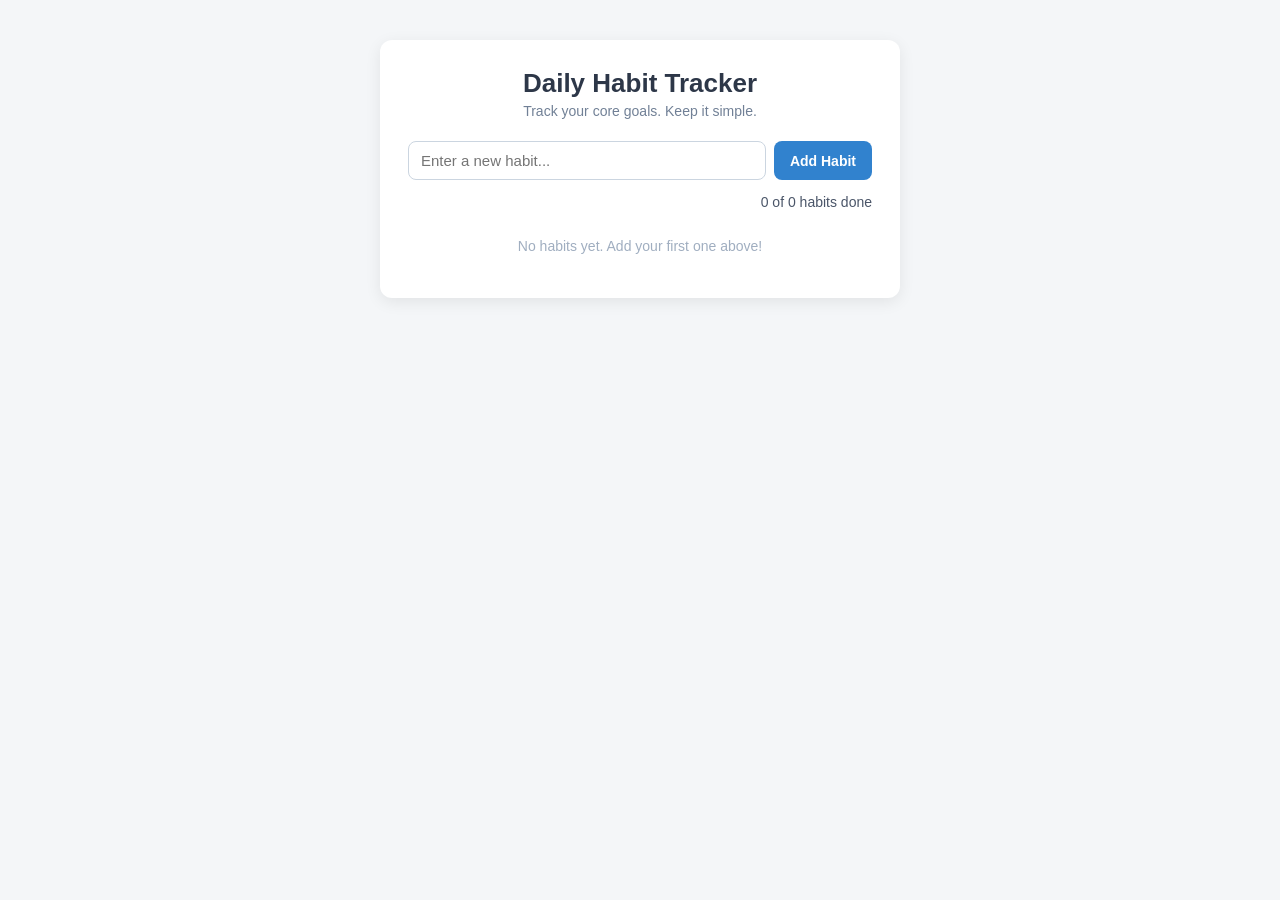
==== index.html @ d7344f61 "Updated js css html" ====
<!DOCTYPE html>
<html lang="en">
<head>
  <meta charset="UTF-8">
  <meta name="viewport" content="width=device-width, initial-scale=1.0">
  <title>Daily Habit Tracker</title>
  <link rel="stylesheet" href="style.css">
</head>
<body>

  <div class="card">
    <h1>Daily Habit Tracker</h1>
    <p class="subtitle">Track your core goals. Keep it simple.</p>

    <!-- Add habit form -->
    <div class="add-box">
      <input type="text" id="habitInput" placeholder="Enter a new habit..." maxlength="60">
      <button id="addBtn" class="btn btn-add">Add Habit</button>
    </div>

    <!-- Progress summary -->
    <p class="progress" id="progressText">0 of 0 habits done</p>

    <!-- Habit list -->
    <ul id="habitList"></ul>

    <p class="empty" id="emptyMsg">No habits yet. Add your first one above!</p>
  </div>

  <script src="script.js"></script>
</body>
</html>
---- style.css ----
/* ---------- Base ---------- */
* {
  box-sizing: border-box;
  margin: 0;
  padding: 0;
}

body {
  font-family: "Segoe UI", Arial, sans-serif;
  background: #f4f6f8;
  min-height: 100vh;
  display: flex;
  justify-content: center;
  align-items: flex-start;
  padding: 40px 16px;
  color: #2d3748;
}

/* ---------- Card ---------- */
.card {
  background: #ffffff;
  width: 100%;
  max-width: 520px;
  padding: 28px;
  border-radius: 12px;
  box-shadow: 0 4px 16px rgba(0, 0, 0, 0.08);
}

h1 {
  font-size: 26px;
  text-align: center;
  margin-bottom: 4px;
}

.subtitle {
  text-align: center;
  color: #718096;
  font-size: 14px;
  margin-bottom: 22px;
}

/* ---------- Add habit box ---------- */
.add-box {
  display: flex;
  gap: 8px;
  margin-bottom: 14px;
}

.add-box input {
  flex: 1;
  padding: 10px 12px;
  font-size: 15px;
  border: 1px solid #cbd5e0;
  border-radius: 8px;
  outline: none;
}

.add-box input:focus {
  border-color: #3182ce;
}

/* ---------- Buttons ---------- */
.btn {
  border: none;
  border-radius: 8px;
  padding: 8px 14px;
  font-size: 14px;
  cursor: pointer;
  color: #ffffff;
  transition: background 0.2s;
}

.btn-add {
  background: #3182ce;
  font-weight: 600;
  padding: 10px 16px;
}

.btn-add:hover {
  background: #2b6cb0;
}

.btn-done {
  background: #38a169;
}

.btn-done:hover {
  background: #2f855a;
}

.btn-delete {
  background: #e53e3e;
}

.btn-delete:hover {
  background: #c53030;
}

/* ---------- Progress ---------- */
.progress {
  font-size: 14px;
  color: #4a5568;
  margin-bottom: 12px;
  text-align: right;
}

/* ---------- Habit list ---------- */
ul {
  list-style: none;
}

.habit-row {
  display: flex;
  justify-content: space-between;
  align-items: center;
  gap: 10px;
  background: #edf2f7;          /* gray = not finished */
  padding: 12px 14px;
  border-radius: 8px;
  margin-bottom: 10px;
  transition: background 0.25s;
}

.habit-text {
  flex: 1;
  font-size: 16px;
  word-break: break-word;
}

.actions {
  display: flex;
  gap: 6px;
}

/* Completed state: green row + strike-through */
.habit-row.completed {
  background: #c6f6d5;
}

.habit-row.completed .habit-text {
  text-decoration: line-through;
  color: #276749;
}

/* ---------- Empty message ---------- */
.empty {
  text-align: center;
  color: #a0aec0;
  font-size: 14px;
  padding: 16px 0;
}

/* ---------- Small screens ---------- */
@media (max-width: 480px) {
  .habit-row {
    flex-direction: column;
    align-items: flex-start;
  }
  .actions {
    width: 100%;
  }
  .actions .btn {
    flex: 1;
  }
}
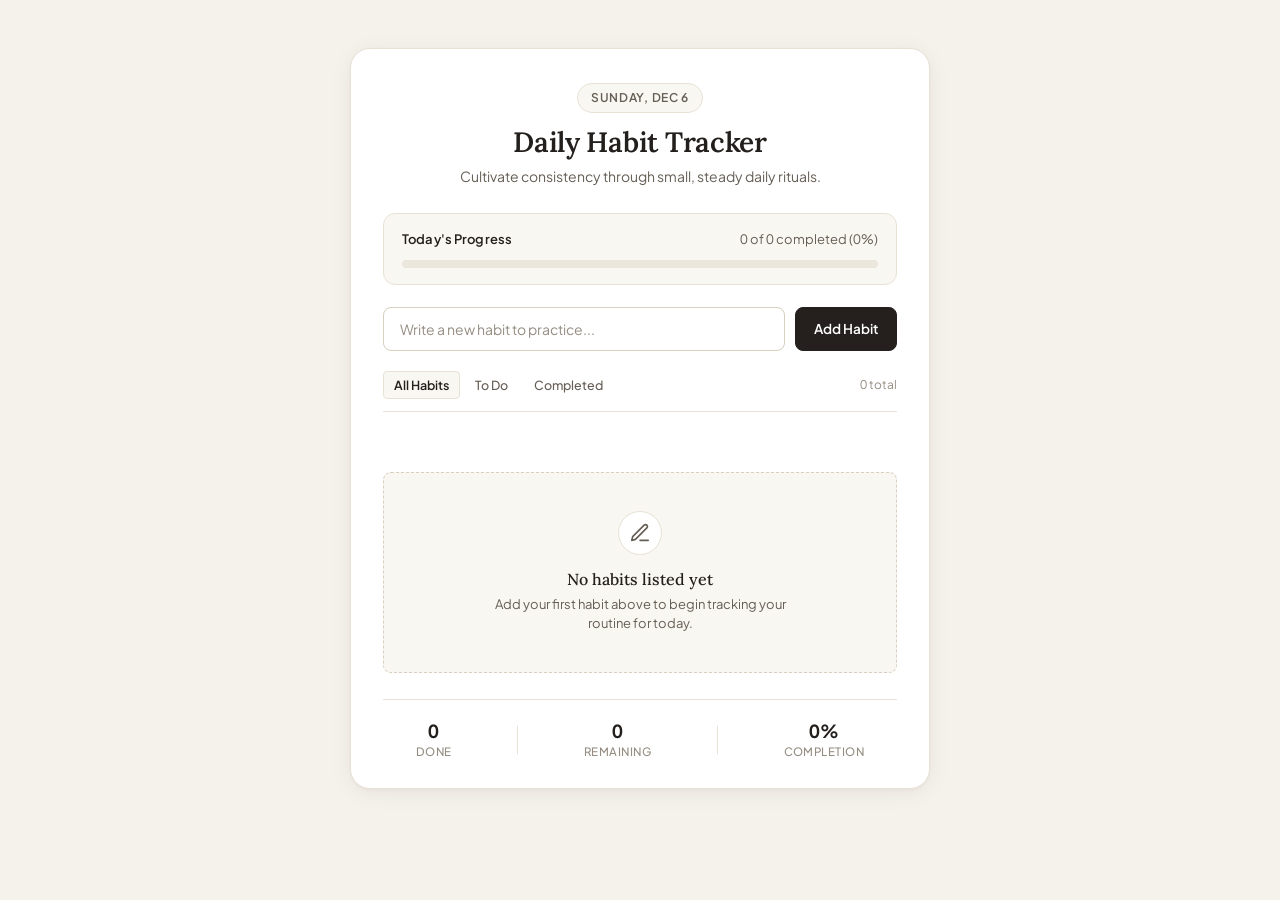
==== commit d85f5e70: "Add new files and updates" ====
--- a/index.html
+++ b/index.html
@@ -4,28 +4,94 @@
   <meta charset="UTF-8">
   <meta name="viewport" content="width=device-width, initial-scale=1.0">
   <title>Daily Habit Tracker</title>
+  <link rel="preconnect" href="https://fonts.googleapis.com">
+  <link rel="preconnect" href="https://fonts.gstatic.com" crossorigin>
+  <link href="https://fonts.googleapis.com/css2?family=Lora:ital,wght@0,500;0,600;1,400&family=Plus+Jakarta+Sans:wght@400;500;600;700&display=swap" rel="stylesheet">
   <link rel="stylesheet" href="style.css">
 </head>
 <body>
 
-  <div class="card">
-    <h1>Daily Habit Tracker</h1>
-    <p class="subtitle">Track your core goals. Keep it simple.</p>
+  <main class="page-wrapper">
+    <div class="tracker-card">
+      
+      <!-- Natural Header -->
+      <header class="tracker-header">
+        <span class="date-pill" id="currentDate">Today</span>
+        <h1 class="tracker-title">Daily Habit Tracker</h1>
+        <p class="tracker-subtitle">Cultivate consistency through small, steady daily rituals.</p>
+      </header>
 
-    <!-- Add habit form -->
-    <div class="add-box">
-      <input type="text" id="habitInput" placeholder="Enter a new habit..." maxlength="60">
-      <button id="addBtn" class="btn btn-add">Add Habit</button>
+      <!-- Progress Section -->
+      <section class="progress-section" aria-label="Habit completion progress">
+        <div class="progress-meta">
+          <span class="progress-label">Today's Progress</span>
+          <span class="progress-count" id="progressText">0 of 0 completed</span>
+        </div>
+        <div class="progress-track" role="progressbar" id="progressBarWrapper" aria-valuenow="0" aria-valuemin="0" aria-valuemax="100">
+          <div class="progress-fill" id="progressBar" style="width: 0%;"></div>
+        </div>
+      </section>
+
+      <!-- Habit Input Form -->
+      <form id="habitForm" class="habit-form" onsubmit="return false;">
+        <div class="input-wrapper">
+          <input 
+            type="text" 
+            id="habitInput" 
+            placeholder="Write a new habit to practice..." 
+            maxlength="70"
+            autocomplete="off"
+            spellcheck="false"
+          >
+        </div>
+        <button type="submit" id="addBtn" class="btn btn-primary">Add Habit</button>
+      </form>
+
+      <!-- Filter Controls -->
+      <div class="filter-bar">
+        <div class="filter-tabs" role="tablist">
+          <button type="button" class="tab-btn active" data-filter="all" role="tab" aria-selected="true">All Habits</button>
+          <button type="button" class="tab-btn" data-filter="pending" role="tab" aria-selected="false">To Do</button>
+          <button type="button" class="tab-btn" data-filter="completed" role="tab" aria-selected="false">Completed</button>
+        </div>
+        <span class="items-summary" id="itemsSummary">0 total</span>
+      </div>
+
+      <!-- Habit List -->
+      <ul id="habitList" class="habit-list" aria-label="Habits list"></ul>
+
+      <!-- Empty State -->
+      <div class="empty-state" id="emptyMsg">
+        <div class="empty-icon-box" aria-hidden="true">
+          <svg width="22" height="22" viewBox="0 0 24 24" fill="none" stroke="currentColor" stroke-width="1.8" stroke-linecap="round" stroke-linejoin="round">
+            <path d="M12 20h9"/>
+            <path d="M16.5 3.5a2.121 2.121 0 0 1 3 3L7 19l-4 1 1-4L16.5 3.5z"/>
+          </svg>
+        </div>
+        <p class="empty-title" id="emptyTitle">No habits listed yet</p>
+        <p class="empty-description" id="emptyDesc">Add your first habit above to begin tracking your routine for today.</p>
+      </div>
+
+      <!-- Card Footer Stats -->
+      <footer class="tracker-footer">
+        <div class="stat-item">
+          <span class="stat-number" id="statCompleted">0</span>
+          <span class="stat-label">Done</span>
+        </div>
+        <div class="stat-divider"></div>
+        <div class="stat-item">
+          <span class="stat-number" id="statPending">0</span>
+          <span class="stat-label">Remaining</span>
+        </div>
+        <div class="stat-divider"></div>
+        <div class="stat-item">
+          <span class="stat-number" id="statRate">0%</span>
+          <span class="stat-label">Completion</span>
+        </div>
+      </footer>
+
     </div>
-
-    <!-- Progress summary -->
-    <p class="progress" id="progressText">0 of 0 habits done</p>
-
-    <!-- Habit list -->
-    <ul id="habitList"></ul>
-
-    <p class="empty" id="emptyMsg">No habits yet. Add your first one above!</p>
-  </div>
+  </main>
 
   <script src="script.js"></script>
 </body>
--- a/style.css
+++ b/style.css
@@ -1,165 +1,545 @@
-/* ---------- Base ---------- */
-* {
+/* ==========================================================================
+   Daily Habit Tracker - Natural, Human-Made Editorial Design
+   Crafted with warm paper tones, earthy accents, and tactile controls.
+   No emojis. No AI-style glowing gradients. Pure artisanal clarity.
+   ========================================================================== */
+
+:root {
+  /* Surface & Paper Tones */
+  --color-page-bg: #f5f2eb;
+  --color-card-bg: #ffffff;
+  --color-surface-subtle: #f9f7f2;
+  --color-surface-muted: #ece7dc;
+
+  /* Borders & Lines */
+  --color-border-subtle: #e8e2d5;
+  --color-border-medium: #d8cfbf;
+  --color-border-strong: #b8ac99;
+
+  /* Typography / Ink Tones */
+  --color-ink-primary: #231f1c;
+  --color-ink-secondary: #655e55;
+  --color-ink-muted: #958d82;
+
+  /* Natural Earth Accents */
+  --color-espresso: #25201d;
+  --color-espresso-hover: #14110f;
+  
+  --color-sage: #385e43;
+  --color-sage-hover: #2b4934;
+  --color-sage-soft: #f0f6f1;
+  --color-sage-border: #cbe0d0;
+
+  --color-clay: #964232;
+  --color-clay-hover: #7b3325;
+  --color-clay-soft: #fbf0ec;
+  --color-clay-border: #edd2c8;
+
+  /* Typography System */
+  --font-serif: "Lora", Georgia, "Times New Roman", serif;
+  --font-sans: "Plus Jakarta Sans", -apple-system, BlinkMacSystemFont, "Segoe UI", Roboto, sans-serif;
+
+  /* Layout & Geometry */
+  --radius-xs: 4px;
+  --radius-sm: 8px;
+  --radius-md: 12px;
+  --radius-lg: 20px;
+
+  /* Natural Diffused Shadows */
+  --shadow-card: 0 4px 24px -2px rgba(40, 33, 24, 0.07), 0 1px 3px 0 rgba(40, 33, 24, 0.04);
+  --shadow-subtle: 0 2px 8px -1px rgba(40, 33, 24, 0.05);
+
+  /* Transitions */
+  --transition-fast: 0.16s ease;
+  --transition-smooth: 0.25s ease;
+}
+
+/* ---------- Global Reset & Body ---------- */
+*,
+*::before,
+*::after {
   box-sizing: border-box;
   margin: 0;
   padding: 0;
 }
 
 body {
-  font-family: "Segoe UI", Arial, sans-serif;
-  background: #f4f6f8;
+  font-family: var(--font-sans);
+  background-color: var(--color-page-bg);
+  color: var(--color-ink-primary);
+  line-height: 1.5;
   min-height: 100vh;
   display: flex;
   justify-content: center;
   align-items: flex-start;
-  padding: 40px 16px;
-  color: #2d3748;
-}
-
-/* ---------- Card ---------- */
-.card {
+  padding: 48px 18px;
+  -webkit-font-smoothing: antialiased;
+  -moz-osx-font-smoothing: grayscale;
+}
+
+/* Background subtle natural paper grain vibe */
+.page-wrapper {
+  width: 100%;
+  max-width: 580px;
+  display: flex;
+  justify-content: center;
+}
+
+/* ---------- Main Tracker Card ---------- */
+.tracker-card {
+  background: var(--color-card-bg);
+  width: 100%;
+  border-radius: var(--radius-lg);
+  border: 1px solid var(--color-border-subtle);
+  box-shadow: var(--shadow-card);
+  padding: 34px 32px 28px;
+  position: relative;
+}
+
+/* ---------- Header ---------- */
+.tracker-header {
+  text-align: center;
+  margin-bottom: 26px;
+}
+
+.date-pill {
+  display: inline-block;
+  font-family: var(--font-sans);
+  font-size: 12px;
+  font-weight: 600;
+  letter-spacing: 0.06em;
+  text-transform: uppercase;
+  color: var(--color-ink-secondary);
+  background: var(--color-surface-subtle);
+  border: 1px solid var(--color-border-subtle);
+  padding: 5px 13px;
+  border-radius: 999px;
+  margin-bottom: 12px;
+}
+
+.tracker-title {
+  font-family: var(--font-serif);
+  font-size: 28px;
+  font-weight: 600;
+  color: var(--color-ink-primary);
+  letter-spacing: -0.01em;
+  line-height: 1.25;
+  margin-bottom: 6px;
+}
+
+.tracker-subtitle {
+  font-size: 14px;
+  color: var(--color-ink-secondary);
+  max-width: 420px;
+  margin: 0 auto;
+}
+
+/* ---------- Progress Section ---------- */
+.progress-section {
+  background: var(--color-surface-subtle);
+  border: 1px solid var(--color-border-subtle);
+  border-radius: var(--radius-md);
+  padding: 16px 18px;
+  margin-bottom: 22px;
+}
+
+.progress-meta {
+  display: flex;
+  justify-content: space-between;
+  align-items: center;
+  margin-bottom: 10px;
+  font-size: 13px;
+}
+
+.progress-label {
+  font-weight: 600;
+  color: var(--color-ink-primary);
+  letter-spacing: 0.01em;
+}
+
+.progress-count {
+  color: var(--color-ink-secondary);
+  font-variant-numeric: tabular-nums;
+  font-size: 13px;
+}
+
+.progress-track {
+  width: 100%;
+  height: 8px;
+  background: var(--color-surface-muted);
+  border-radius: 999px;
+  overflow: hidden;
+}
+
+.progress-fill {
+  height: 100%;
+  background: var(--color-sage);
+  border-radius: 999px;
+  transition: width 0.35s cubic-bezier(0.4, 0, 0.2, 1);
+}
+
+/* ---------- Input Form ---------- */
+.habit-form {
+  display: flex;
+  gap: 10px;
+  margin-bottom: 20px;
+}
+
+.input-wrapper {
+  flex: 1;
+  position: relative;
+}
+
+.habit-form input {
+  width: 100%;
+  padding: 12px 16px;
+  font-family: var(--font-sans);
+  font-size: 14px;
+  color: var(--color-ink-primary);
   background: #ffffff;
-  width: 100%;
-  max-width: 520px;
-  padding: 28px;
-  border-radius: 12px;
-  box-shadow: 0 4px 16px rgba(0, 0, 0, 0.08);
-}
-
-h1 {
-  font-size: 26px;
-  text-align: center;
-  margin-bottom: 4px;
-}
-
-.subtitle {
-  text-align: center;
-  color: #718096;
-  font-size: 14px;
-  margin-bottom: 22px;
-}
-
-/* ---------- Add habit box ---------- */
-.add-box {
-  display: flex;
-  gap: 8px;
+  border: 1px solid var(--color-border-medium);
+  border-radius: var(--radius-sm);
+  outline: none;
+  transition: border-color var(--transition-fast), box-shadow var(--transition-fast);
+}
+
+.habit-form input::placeholder {
+  color: var(--color-ink-muted);
+}
+
+.habit-form input:focus {
+  border-color: var(--color-espresso);
+  box-shadow: 0 0 0 3px rgba(37, 32, 29, 0.08);
+}
+
+/* ---------- Natural Handcrafted Buttons ---------- */
+.btn {
+  font-family: var(--font-sans);
+  font-size: 13.5px;
+  font-weight: 600;
+  border: 1px solid transparent;
+  border-radius: var(--radius-sm);
+  padding: 11px 18px;
+  cursor: pointer;
+  display: inline-flex;
+  align-items: center;
+  justify-content: center;
+  white-space: nowrap;
+  transition: background var(--transition-fast), border-color var(--transition-fast), color var(--transition-fast), transform 0.08s ease;
+  user-select: none;
+}
+
+.btn:active {
+  transform: scale(0.98);
+}
+
+/* Primary Button: Solid natural espresso */
+.btn-primary {
+  background: var(--color-espresso);
+  color: #ffffff;
+  border-color: var(--color-espresso);
+}
+
+.btn-primary:hover {
+  background: var(--color-espresso-hover);
+  border-color: var(--color-espresso-hover);
+}
+
+/* Action Button: Status toggle */
+.btn-toggle {
+  background: transparent;
+  color: var(--color-ink-secondary);
+  border: 1px solid var(--color-border-medium);
+  padding: 6px 12px;
+  font-size: 12.5px;
+  font-weight: 500;
+}
+
+.btn-toggle:hover {
+  background: #ffffff;
+  color: var(--color-ink-primary);
+  border-color: var(--color-border-strong);
+}
+
+.habit-item.is-done .btn-toggle {
+  background: var(--color-sage-soft);
+  color: var(--color-sage);
+  border-color: var(--color-sage-border);
+}
+
+.habit-item.is-done .btn-toggle:hover {
+  background: #ffffff;
+  color: var(--color-ink-secondary);
+  border-color: var(--color-border-medium);
+}
+
+/* Action Button: Delete */
+.btn-delete {
+  background: transparent;
+  color: var(--color-ink-muted);
+  border: 1px solid transparent;
+  padding: 6px 10px;
+  font-size: 12.5px;
+  font-weight: 500;
+}
+
+.btn-delete:hover {
+  color: var(--color-clay);
+  background: var(--color-clay-soft);
+  border-color: var(--color-clay-border);
+}
+
+/* ---------- Filter Bar ---------- */
+.filter-bar {
+  display: flex;
+  justify-content: space-between;
+  align-items: center;
+  padding-bottom: 12px;
   margin-bottom: 14px;
-}
-
-.add-box input {
-  flex: 1;
-  padding: 10px 12px;
-  font-size: 15px;
-  border: 1px solid #cbd5e0;
-  border-radius: 8px;
-  outline: none;
-}
-
-.add-box input:focus {
-  border-color: #3182ce;
-}
-
-/* ---------- Buttons ---------- */
-.btn {
-  border: none;
-  border-radius: 8px;
-  padding: 8px 14px;
-  font-size: 14px;
+  border-bottom: 1px solid var(--color-border-subtle);
+}
+
+.filter-tabs {
+  display: flex;
+  gap: 4px;
+}
+
+.tab-btn {
+  background: transparent;
+  border: 1px solid transparent;
+  border-radius: var(--radius-xs);
+  padding: 5px 10px;
+  font-family: var(--font-sans);
+  font-size: 12.5px;
+  font-weight: 500;
+  color: var(--color-ink-secondary);
   cursor: pointer;
+  transition: all var(--transition-fast);
+}
+
+.tab-btn:hover {
+  color: var(--color-ink-primary);
+  background: var(--color-surface-subtle);
+}
+
+.tab-btn.active {
+  background: var(--color-surface-subtle);
+  border-color: var(--color-border-subtle);
+  color: var(--color-ink-primary);
+  font-weight: 600;
+}
+
+.items-summary {
+  font-size: 12px;
+  color: var(--color-ink-muted);
+  font-variant-numeric: tabular-nums;
+}
+
+/* ---------- Habit List ---------- */
+.habit-list {
+  list-style: none;
+  display: flex;
+  flex-direction: column;
+  gap: 9px;
+  min-height: 40px;
+}
+
+/* Individual Habit Item */
+.habit-item {
+  display: flex;
+  align-items: center;
+  gap: 12px;
+  padding: 12px 14px;
+  background: var(--color-surface-subtle);
+  border: 1px solid var(--color-border-subtle);
+  border-radius: var(--radius-sm);
+  transition: background var(--transition-smooth), border-color var(--transition-smooth), transform var(--transition-fast);
+}
+
+.habit-item:hover {
+  border-color: var(--color-border-medium);
+  background: #fbf9f4;
+}
+
+/* Tactile Checkbox Toggle */
+.habit-check-btn {
+  width: 22px;
+  height: 22px;
+  flex-shrink: 0;
+  border-radius: 50%;
+  border: 1.5px solid var(--color-border-strong);
+  background: #ffffff;
+  display: flex;
+  align-items: center;
+  justify-content: center;
+  cursor: pointer;
+  padding: 0;
   color: #ffffff;
-  transition: background 0.2s;
-}
-
-.btn-add {
-  background: #3182ce;
-  font-weight: 600;
-  padding: 10px 16px;
-}
-
-.btn-add:hover {
-  background: #2b6cb0;
-}
-
-.btn-done {
-  background: #38a169;
-}
-
-.btn-done:hover {
-  background: #2f855a;
-}
-
-.btn-delete {
-  background: #e53e3e;
-}
-
-.btn-delete:hover {
-  background: #c53030;
-}
-
-/* ---------- Progress ---------- */
-.progress {
-  font-size: 14px;
-  color: #4a5568;
-  margin-bottom: 12px;
-  text-align: right;
-}
-
-/* ---------- Habit list ---------- */
-ul {
-  list-style: none;
-}
-
-.habit-row {
-  display: flex;
-  justify-content: space-between;
-  align-items: center;
-  gap: 10px;
-  background: #edf2f7;          /* gray = not finished */
-  padding: 12px 14px;
-  border-radius: 8px;
-  margin-bottom: 10px;
-  transition: background 0.25s;
+  transition: all var(--transition-fast);
+}
+
+.habit-check-btn svg {
+  opacity: 0;
+  transform: scale(0.6);
+  transition: all 0.18s cubic-bezier(0.34, 1.56, 0.64, 1);
+}
+
+.habit-check-btn:hover {
+  border-color: var(--color-sage);
+}
+
+/* Completed Habit State */
+.habit-item.is-done {
+  background: var(--color-sage-soft);
+  border-color: var(--color-sage-border);
+}
+
+.habit-item.is-done .habit-check-btn {
+  background: var(--color-sage);
+  border-color: var(--color-sage);
+}
+
+.habit-item.is-done .habit-check-btn svg {
+  opacity: 1;
+  transform: scale(1);
 }
 
 .habit-text {
   flex: 1;
+  font-size: 14.5px;
+  color: var(--color-ink-primary);
+  word-break: break-word;
+  line-height: 1.4;
+  transition: color var(--transition-smooth), text-decoration-color var(--transition-smooth);
+}
+
+.habit-item.is-done .habit-text {
+  text-decoration: line-through;
+  text-decoration-thickness: 1.2px;
+  color: var(--color-ink-muted);
+}
+
+.habit-actions {
+  display: flex;
+  align-items: center;
+  gap: 6px;
+  flex-shrink: 0;
+}
+
+/* ---------- Empty State ---------- */
+.empty-state {
+  text-align: center;
+  padding: 38px 20px;
+  background: var(--color-surface-subtle);
+  border: 1px dashed var(--color-border-medium);
+  border-radius: var(--radius-sm);
+  margin-top: 6px;
+  display: none;
+}
+
+.empty-icon-box {
+  width: 44px;
+  height: 44px;
+  border-radius: 50%;
+  background: #ffffff;
+  border: 1px solid var(--color-border-subtle);
+  display: inline-flex;
+  align-items: center;
+  justify-content: center;
+  color: var(--color-ink-secondary);
+  margin-bottom: 12px;
+}
+
+.empty-title {
+  font-family: var(--font-serif);
   font-size: 16px;
-  word-break: break-word;
-}
-
-.actions {
-  display: flex;
-  gap: 6px;
-}
-
-/* Completed state: green row + strike-through */
-.habit-row.completed {
-  background: #c6f6d5;
-}
-
-.habit-row.completed .habit-text {
-  text-decoration: line-through;
-  color: #276749;
-}
-
-/* ---------- Empty message ---------- */
-.empty {
+  font-weight: 500;
+  color: var(--color-ink-primary);
+  margin-bottom: 4px;
+}
+
+.empty-description {
+  font-size: 13px;
+  color: var(--color-ink-secondary);
+  max-width: 320px;
+  margin: 0 auto;
+}
+
+/* ---------- Card Footer / Statistics ---------- */
+.tracker-footer {
+  margin-top: 26px;
+  padding-top: 20px;
+  border-top: 1px solid var(--color-border-subtle);
+  display: flex;
+  justify-content: space-around;
+  align-items: center;
+}
+
+.stat-item {
+  display: flex;
+  flex-direction: column;
+  align-items: center;
   text-align: center;
-  color: #a0aec0;
-  font-size: 14px;
-  padding: 16px 0;
-}
-
-/* ---------- Small screens ---------- */
-@media (max-width: 480px) {
-  .habit-row {
+}
+
+.stat-number {
+  font-family: var(--font-sans);
+  font-size: 18px;
+  font-weight: 700;
+  color: var(--color-ink-primary);
+  font-variant-numeric: tabular-nums;
+  line-height: 1.2;
+}
+
+.stat-label {
+  font-size: 11.5px;
+  font-weight: 500;
+  color: var(--color-ink-muted);
+  text-transform: uppercase;
+  letter-spacing: 0.04em;
+  margin-top: 2px;
+}
+
+.stat-divider {
+  width: 1px;
+  height: 28px;
+  background: var(--color-border-subtle);
+}
+
+/* ---------- Responsive Adjustments ---------- */
+@media (max-width: 520px) {
+  body {
+    padding: 24px 12px;
+  }
+
+  .tracker-card {
+    padding: 24px 18px 20px;
+  }
+
+  .tracker-title {
+    font-size: 24px;
+  }
+
+  .habit-form {
     flex-direction: column;
-    align-items: flex-start;
-  }
-  .actions {
+  }
+
+  .btn-primary {
     width: 100%;
-  }
-  .actions .btn {
-    flex: 1;
-  }
-}
+    padding: 12px;
+  }
+
+  .habit-item {
+    gap: 10px;
+  }
+
+  .habit-actions {
+    gap: 4px;
+  }
+
+  .btn-toggle,
+  .btn-delete {
+    padding: 6px 8px;
+    font-size: 12px;
+  }
+}
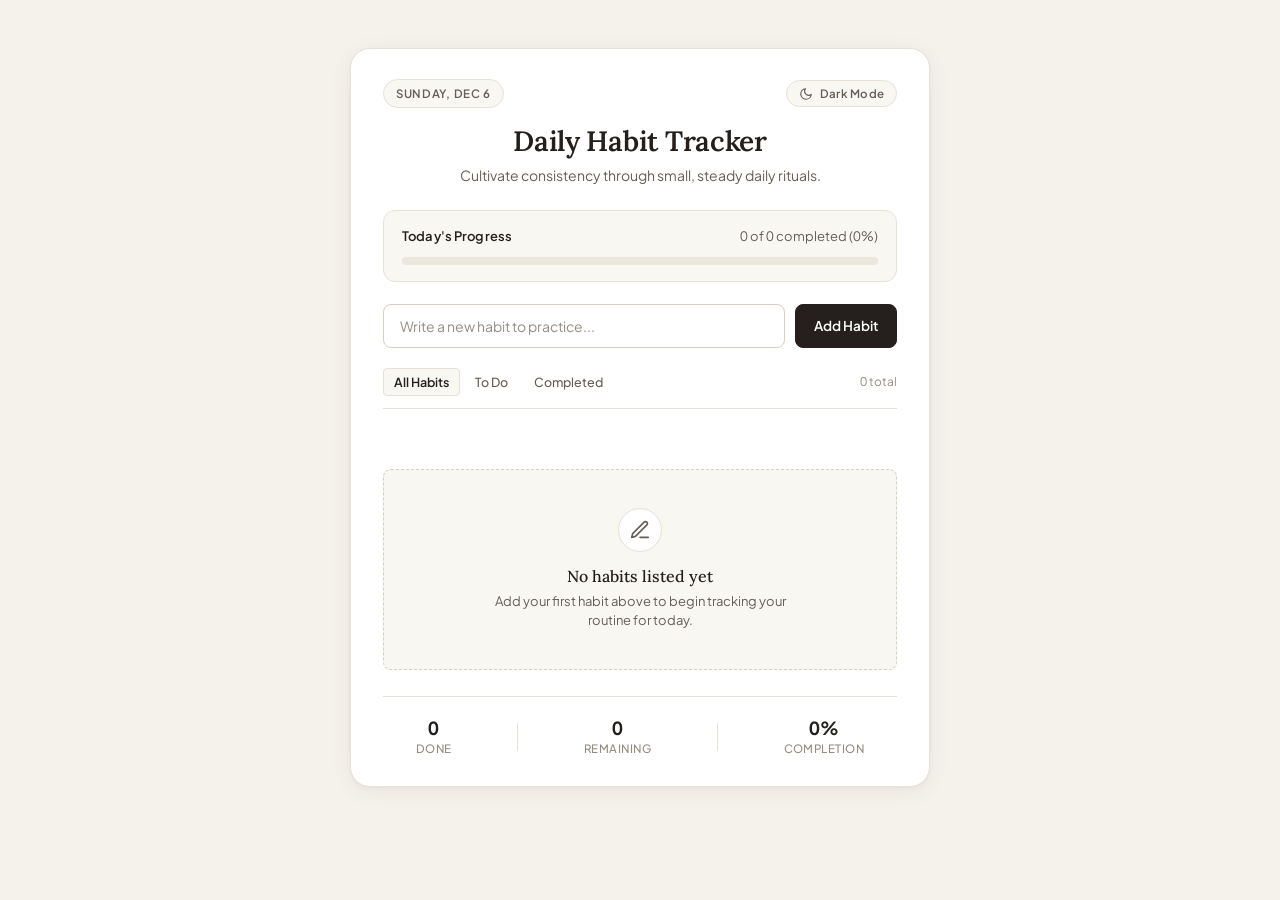
==== commit d09d81c7: "Add new files and updates" ====
--- a/index.html
+++ b/index.html
@@ -16,7 +16,26 @@
       
       <!-- Natural Header -->
       <header class="tracker-header">
-        <span class="date-pill" id="currentDate">Today</span>
+        <div class="header-top-row">
+          <span class="date-pill" id="currentDate">Today</span>
+          <button type="button" id="themeToggleBtn" class="theme-toggle-btn" aria-label="Toggle dark mode" aria-pressed="false" onclick="if(window.themeManager){window.themeManager.toggle();}">
+            <svg class="theme-icon-moon" width="14" height="14" viewBox="0 0 24 24" fill="none" stroke="currentColor" stroke-width="2" stroke-linecap="round" stroke-linejoin="round" aria-hidden="true">
+              <path d="M21 12.79A9 9 0 1 1 11.21 3 7 7 0 0 0 21 12.79z"></path>
+            </svg>
+            <svg class="theme-icon-sun" width="14" height="14" viewBox="0 0 24 24" fill="none" stroke="currentColor" stroke-width="2" stroke-linecap="round" stroke-linejoin="round" aria-hidden="true">
+              <circle cx="12" cy="12" r="5"></circle>
+              <line x1="12" y1="1" x2="12" y2="3"></line>
+              <line x1="12" y1="21" x2="12" y2="23"></line>
+              <line x1="4.22" y1="4.22" x2="5.64" y2="5.64"></line>
+              <line x1="18.36" y1="18.36" x2="19.78" y2="19.78"></line>
+              <line x1="1" y1="12" x2="3" y2="12"></line>
+              <line x1="21" y1="12" x2="23" y2="12"></line>
+              <line x1="4.22" y1="19.78" x2="5.64" y2="18.36"></line>
+              <line x1="18.36" y1="5.64" x2="19.78" y2="4.22"></line>
+            </svg>
+            <span id="themeToggleText">Dark Mode</span>
+          </button>
+        </div>
         <h1 class="tracker-title">Daily Habit Tracker</h1>
         <p class="tracker-subtitle">Cultivate consistency through small, steady daily rituals.</p>
       </header>
--- a/style.css
+++ b/style.css
@@ -2,21 +2,23 @@
    Daily Habit Tracker - Natural, Human-Made Editorial Design
    Crafted with warm paper tones, earthy accents, and tactile controls.
    No emojis. No AI-style glowing gradients. Pure artisanal clarity.
+   Includes dedicated dark mode (.dark-mode) class with warm night tones.
    ========================================================================== */
 
 :root {
-  /* Surface & Paper Tones */
+  /* Surface & Paper Tones (Daylight / Natural Linen) */
   --color-page-bg: #f5f2eb;
   --color-card-bg: #ffffff;
   --color-surface-subtle: #f9f7f2;
   --color-surface-muted: #ece7dc;
-
-  /* Borders & Lines */
+  --color-surface-hover: #fbf9f4;
+
+  /* Borders & Dividers */
   --color-border-subtle: #e8e2d5;
   --color-border-medium: #d8cfbf;
   --color-border-strong: #b8ac99;
 
-  /* Typography / Ink Tones */
+  /* Ink & Typography */
   --color-ink-primary: #231f1c;
   --color-ink-secondary: #655e55;
   --color-ink-muted: #958d82;
@@ -24,6 +26,7 @@
   /* Natural Earth Accents */
   --color-espresso: #25201d;
   --color-espresso-hover: #14110f;
+  --color-espresso-text: #ffffff;
   
   --color-sage: #385e43;
   --color-sage-hover: #2b4934;
@@ -52,6 +55,43 @@
   /* Transitions */
   --transition-fast: 0.16s ease;
   --transition-smooth: 0.25s ease;
+}
+
+/* ==========================================================================
+   Dark Mode Theme Class (.dark-mode)
+   Warm night paper & dark slate tones - relaxing, natural, and authentic.
+   ========================================================================== */
+body.dark-mode {
+  --color-page-bg: #141210;
+  --color-card-bg: #1f1c19;
+  --color-surface-subtle: #27231f;
+  --color-surface-muted: #342f29;
+  --color-surface-hover: #2d2823;
+
+  --color-border-subtle: #332d26;
+  --color-border-medium: #473f35;
+  --color-border-strong: #665b4d;
+
+  --color-ink-primary: #f0ece3;
+  --color-ink-secondary: #b5ac9d;
+  --color-ink-muted: #7d7568;
+
+  --color-espresso: #eee8de;
+  --color-espresso-hover: #ffffff;
+  --color-espresso-text: #1a1714;
+
+  --color-sage: #508660;
+  --color-sage-hover: #619d73;
+  --color-sage-soft: #1d2c20;
+  --color-sage-border: #2e4b35;
+
+  --color-clay: #d66c58;
+  --color-clay-hover: #e2806e;
+  --color-clay-soft: #331f1b;
+  --color-clay-border: #56312a;
+
+  --shadow-card: 0 6px 28px -2px rgba(0, 0, 0, 0.5), 0 2px 6px 0 rgba(0, 0, 0, 0.3);
+  --shadow-subtle: 0 2px 8px -1px rgba(0, 0, 0, 0.4);
 }
 
 /* ---------- Global Reset & Body ---------- */
@@ -75,9 +115,9 @@
   padding: 48px 18px;
   -webkit-font-smoothing: antialiased;
   -moz-osx-font-smoothing: grayscale;
-}
-
-/* Background subtle natural paper grain vibe */
+  transition: background-color var(--transition-smooth), color var(--transition-smooth);
+}
+
 .page-wrapper {
   width: 100%;
   max-width: 580px;
@@ -92,29 +132,81 @@
   border-radius: var(--radius-lg);
   border: 1px solid var(--color-border-subtle);
   box-shadow: var(--shadow-card);
-  padding: 34px 32px 28px;
+  padding: 30px 32px 28px;
   position: relative;
+  transition: background-color var(--transition-smooth), border-color var(--transition-smooth), box-shadow var(--transition-smooth);
 }
 
 /* ---------- Header ---------- */
 .tracker-header {
-  text-align: center;
-  margin-bottom: 26px;
+  margin-bottom: 24px;
+}
+
+/* Header Top Row: Date badge + Dark Mode Toggle */
+.header-top-row {
+  display: flex;
+  justify-content: space-between;
+  align-items: center;
+  margin-bottom: 16px;
 }
 
 .date-pill {
   display: inline-block;
   font-family: var(--font-sans);
-  font-size: 12px;
+  font-size: 11.5px;
   font-weight: 600;
   letter-spacing: 0.06em;
   text-transform: uppercase;
   color: var(--color-ink-secondary);
   background: var(--color-surface-subtle);
   border: 1px solid var(--color-border-subtle);
-  padding: 5px 13px;
+  padding: 5px 12px;
   border-radius: 999px;
-  margin-bottom: 12px;
+}
+
+/* Tactile Dark Mode Button */
+.theme-toggle-btn {
+  display: inline-flex;
+  align-items: center;
+  gap: 7px;
+  background: var(--color-surface-subtle);
+  border: 1px solid var(--color-border-subtle);
+  border-radius: 999px;
+  padding: 5px 12px;
+  font-family: var(--font-sans);
+  font-size: 11.5px;
+  font-weight: 600;
+  letter-spacing: 0.02em;
+  color: var(--color-ink-secondary);
+  cursor: pointer;
+  transition: background-color var(--transition-fast), border-color var(--transition-fast), color var(--transition-fast), transform 0.08s ease;
+  user-select: none;
+}
+
+.theme-toggle-btn:hover {
+  background: var(--color-surface-muted);
+  color: var(--color-ink-primary);
+  border-color: var(--color-border-medium);
+}
+
+.theme-toggle-btn:active {
+  transform: scale(0.97);
+}
+
+.theme-icon-sun {
+  display: none;
+}
+
+.theme-icon-moon {
+  display: block;
+}
+
+body.dark-mode .theme-icon-sun {
+  display: block;
+}
+
+body.dark-mode .theme-icon-moon {
+  display: none;
 }
 
 .tracker-title {
@@ -124,6 +216,7 @@
   color: var(--color-ink-primary);
   letter-spacing: -0.01em;
   line-height: 1.25;
+  text-align: center;
   margin-bottom: 6px;
 }
 
@@ -132,6 +225,7 @@
   color: var(--color-ink-secondary);
   max-width: 420px;
   margin: 0 auto;
+  text-align: center;
 }
 
 /* ---------- Progress Section ---------- */
@@ -141,6 +235,7 @@
   border-radius: var(--radius-md);
   padding: 16px 18px;
   margin-bottom: 22px;
+  transition: background-color var(--transition-smooth), border-color var(--transition-smooth);
 }
 
 .progress-meta {
@@ -169,6 +264,7 @@
   background: var(--color-surface-muted);
   border-radius: 999px;
   overflow: hidden;
+  transition: background-color var(--transition-smooth);
 }
 
 .progress-fill {
@@ -196,11 +292,11 @@
   font-family: var(--font-sans);
   font-size: 14px;
   color: var(--color-ink-primary);
-  background: #ffffff;
+  background: var(--color-card-bg);
   border: 1px solid var(--color-border-medium);
   border-radius: var(--radius-sm);
   outline: none;
-  transition: border-color var(--transition-fast), box-shadow var(--transition-fast);
+  transition: border-color var(--transition-fast), box-shadow var(--transition-fast), background-color var(--transition-smooth), color var(--transition-smooth);
 }
 
 .habit-form input::placeholder {
@@ -210,6 +306,10 @@
 .habit-form input:focus {
   border-color: var(--color-espresso);
   box-shadow: 0 0 0 3px rgba(37, 32, 29, 0.08);
+}
+
+body.dark-mode .habit-form input:focus {
+  box-shadow: 0 0 0 3px rgba(238, 232, 222, 0.12);
 }
 
 /* ---------- Natural Handcrafted Buttons ---------- */
@@ -225,7 +325,7 @@
   align-items: center;
   justify-content: center;
   white-space: nowrap;
-  transition: background var(--transition-fast), border-color var(--transition-fast), color var(--transition-fast), transform 0.08s ease;
+  transition: background-color var(--transition-fast), border-color var(--transition-fast), color var(--transition-fast), transform 0.08s ease;
   user-select: none;
 }
 
@@ -233,10 +333,10 @@
   transform: scale(0.98);
 }
 
-/* Primary Button: Solid natural espresso */
+/* Primary Button: Solid natural tactile button */
 .btn-primary {
   background: var(--color-espresso);
-  color: #ffffff;
+  color: var(--color-espresso-text);
   border-color: var(--color-espresso);
 }
 
@@ -256,7 +356,7 @@
 }
 
 .btn-toggle:hover {
-  background: #ffffff;
+  background: var(--color-card-bg);
   color: var(--color-ink-primary);
   border-color: var(--color-border-strong);
 }
@@ -268,7 +368,7 @@
 }
 
 .habit-item.is-done .btn-toggle:hover {
-  background: #ffffff;
+  background: var(--color-card-bg);
   color: var(--color-ink-secondary);
   border-color: var(--color-border-medium);
 }
@@ -353,12 +453,12 @@
   background: var(--color-surface-subtle);
   border: 1px solid var(--color-border-subtle);
   border-radius: var(--radius-sm);
-  transition: background var(--transition-smooth), border-color var(--transition-smooth), transform var(--transition-fast);
+  transition: background-color var(--transition-smooth), border-color var(--transition-smooth), transform var(--transition-fast);
 }
 
 .habit-item:hover {
   border-color: var(--color-border-medium);
-  background: #fbf9f4;
+  background: var(--color-surface-hover);
 }
 
 /* Tactile Checkbox Toggle */
@@ -368,7 +468,7 @@
   flex-shrink: 0;
   border-radius: 50%;
   border: 1.5px solid var(--color-border-strong);
-  background: #ffffff;
+  background: var(--color-card-bg);
   display: flex;
   align-items: center;
   justify-content: center;
@@ -441,7 +541,7 @@
   width: 44px;
   height: 44px;
   border-radius: 50%;
-  background: #ffffff;
+  background: var(--color-card-bg);
   border: 1px solid var(--color-border-subtle);
   display: inline-flex;
   align-items: center;
@@ -513,11 +613,16 @@
   }
 
   .tracker-card {
-    padding: 24px 18px 20px;
+    padding: 22px 18px 20px;
   }
 
   .tracker-title {
     font-size: 24px;
+  }
+
+  .header-top-row {
+    flex-wrap: wrap;
+    gap: 8px;
   }
 
   .habit-form {
